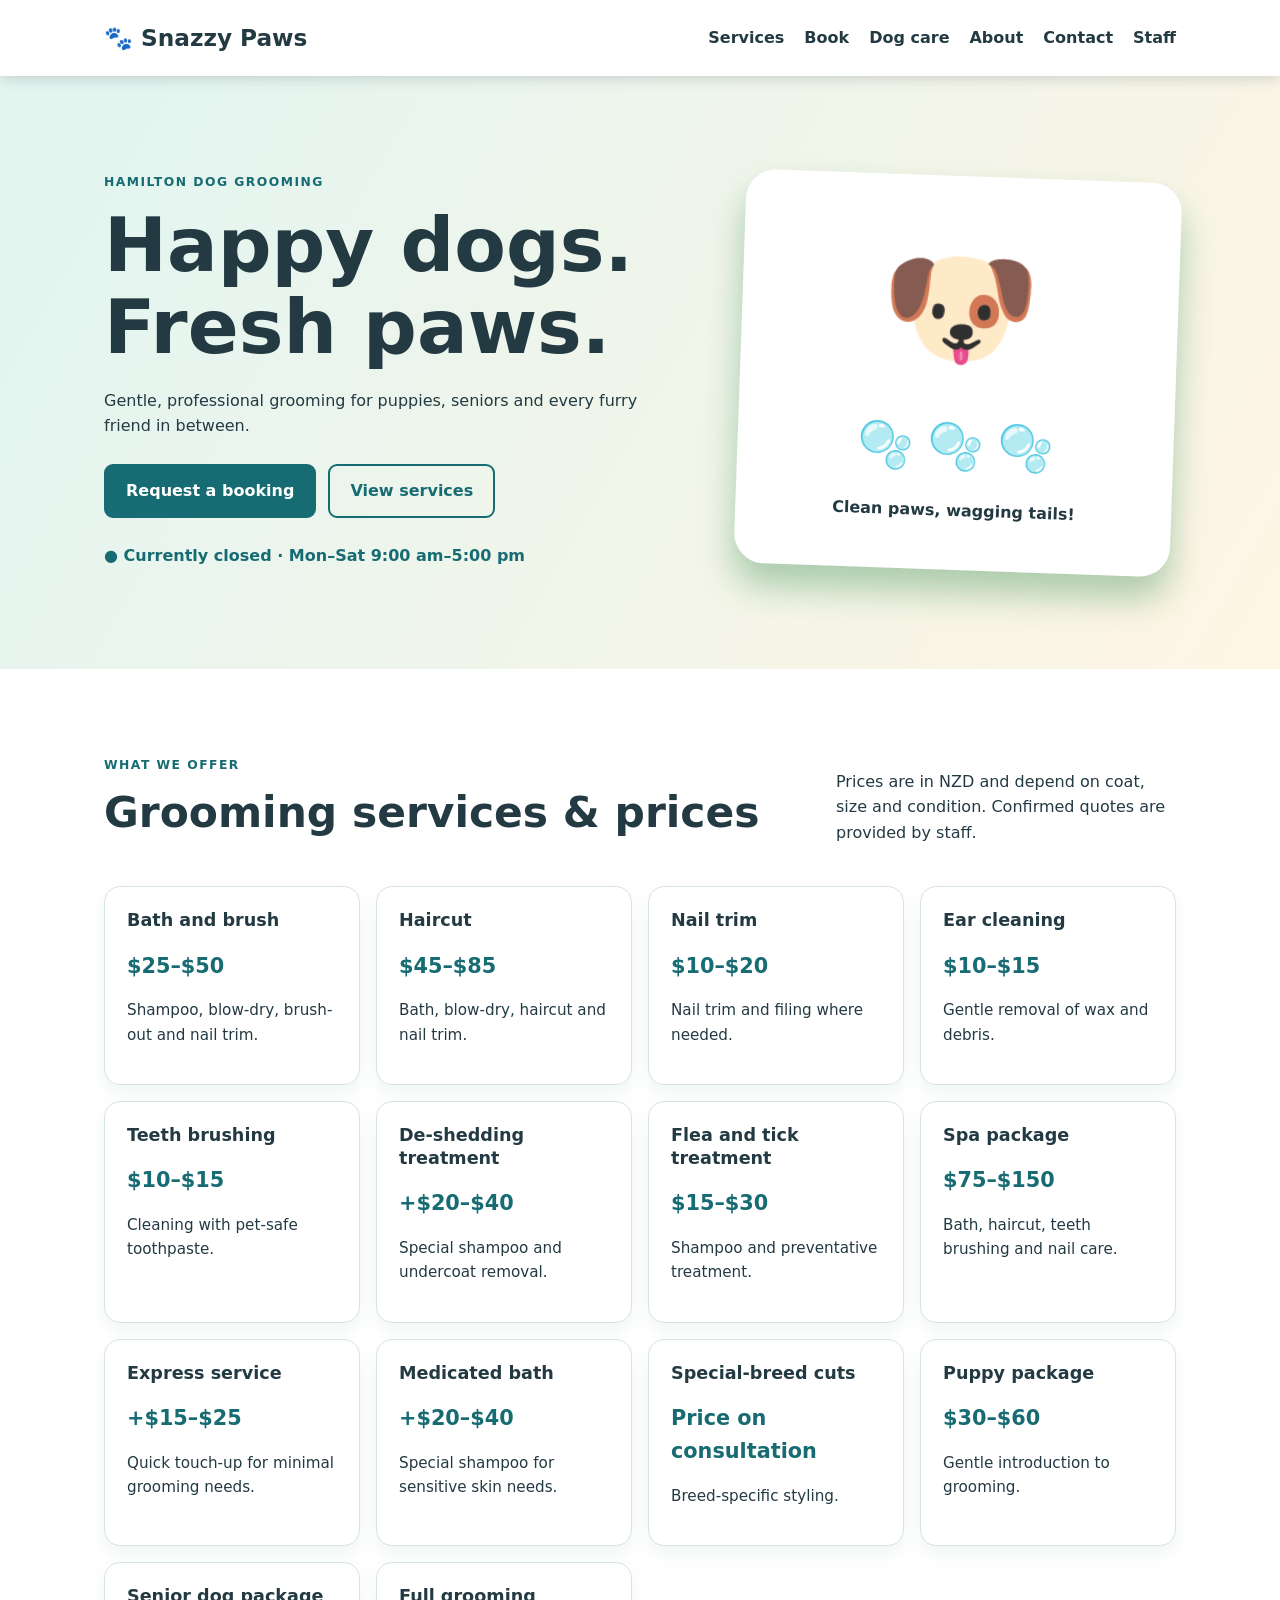
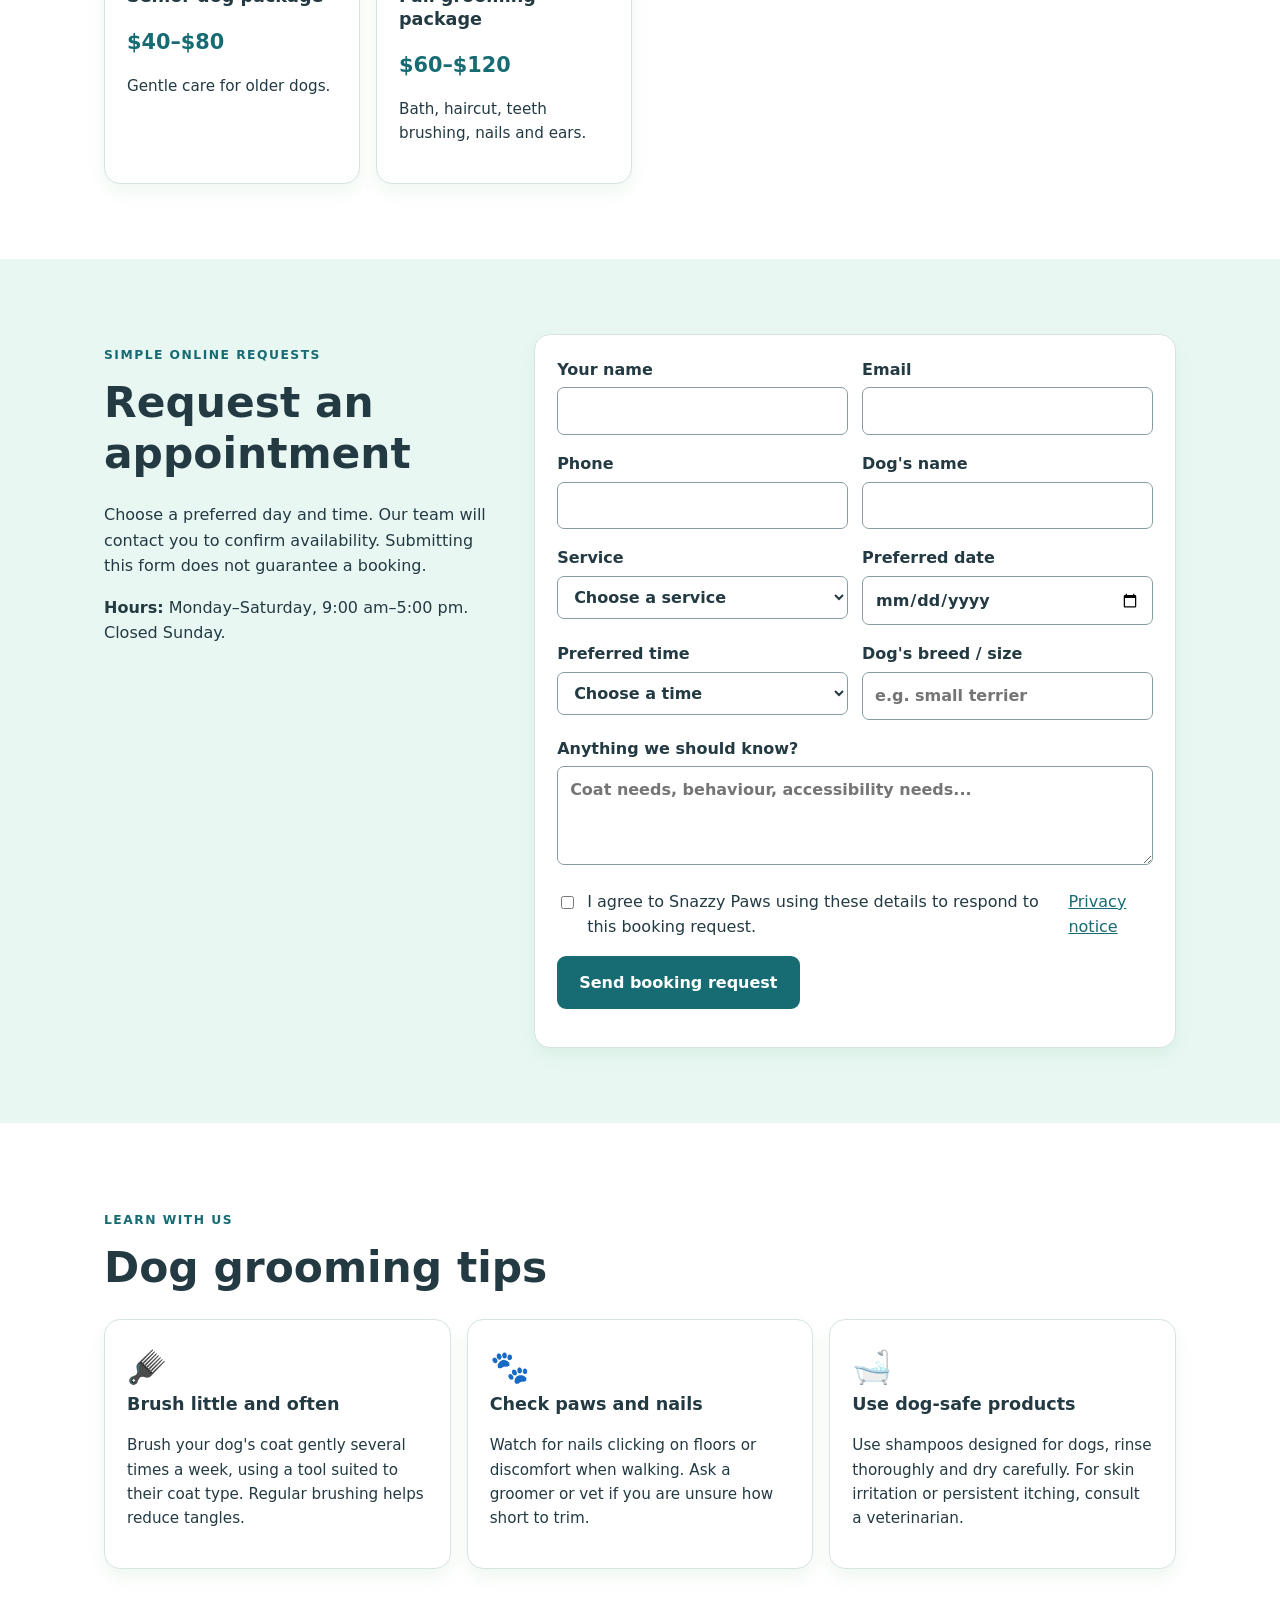
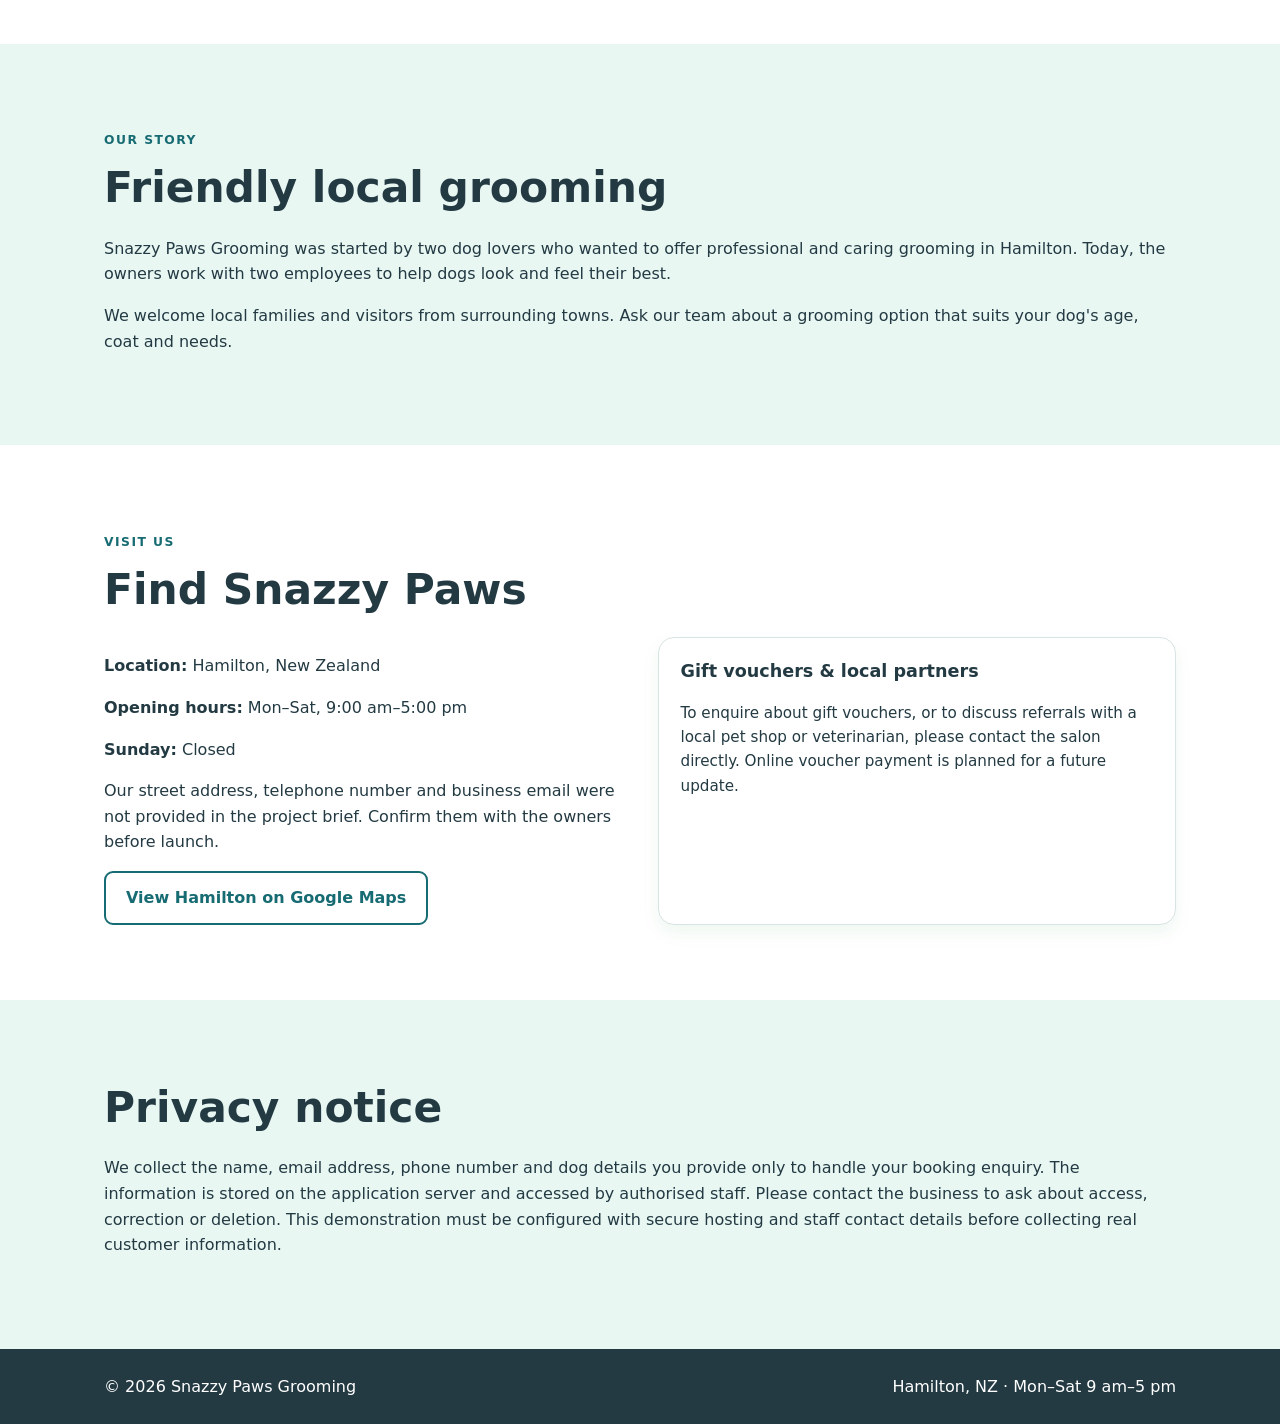
==== index.html @ 4cf9c101 "Add files via upload" ====
<!doctype html>
<html lang="en-NZ"><head><meta charset="UTF-8"><meta name="viewport" content="width=device-width, initial-scale=1"><meta name="description" content="Snazzy Paws Grooming in Hamilton: friendly dog grooming, pricing, dog care advice, and online appointment requests."><title>Snazzy Paws Grooming | Hamilton</title><link rel="stylesheet" href="styles.css"></head>
<body><a class="skip" href="#main">Skip to content</a><header><div class="nav wrap"><a class="brand" href="#home" aria-label="Snazzy Paws home">🐾 Snazzy Paws</a><button id="menu-toggle" aria-expanded="false" aria-controls="navlinks">Menu ☰</button><nav id="navlinks" aria-label="Main navigation"><a href="#services">Services</a><a href="#booking">Book</a><a href="#care">Dog care</a><a href="#about">About</a><a href="#contact">Contact</a><a href="staff.html">Staff</a></nav></div></header>
<main id="main"><section class="hero" id="home"><div class="wrap hero-grid"><div><p class="eyebrow">Hamilton dog grooming</p><h1>Happy dogs.<br>Fresh paws.</h1><p>Gentle, professional grooming for puppies, seniors and every furry friend in between.</p><div class="actions"><a class="btn" href="#booking">Request a booking</a><a class="btn secondary" href="#services">View services</a></div><p id="open-status" class="status" aria-live="polite"></p></div><div class="hero-art" role="img" aria-label="Illustration of a happy dog having a bubble bath"><div class="dog">🐶</div><div class="bubbles">🫧 🫧 🫧</div><p>Clean paws, wagging tails!</p></div></div></section>
<section class="section wrap" id="services"><div class="section-top"><div><p class="eyebrow">What we offer</p><h2>Grooming services & prices</h2></div><p>Prices are in NZD and depend on coat, size and condition. Confirmed quotes are provided by staff.</p></div><div class="cards" id="service-cards"></div></section>
<section class="section soft" id="booking"><div class="wrap booking-grid"><div><p class="eyebrow">Simple online requests</p><h2>Request an appointment</h2><p>Choose a preferred day and time. Our team will contact you to confirm availability. Submitting this form does not guarantee a booking.</p><p><strong>Hours:</strong> Monday–Saturday, 9:00 am–5:00 pm. Closed Sunday.</p></div><form id="booking-form" class="panel"><div class="two"><label>Your name <input required name="name" maxlength="80" autocomplete="name"></label><label>Email <input required type="email" name="email" maxlength="120" autocomplete="email"></label></div><div class="two"><label>Phone <input required type="tel" name="phone" maxlength="30" autocomplete="tel"></label><label>Dog's name <input required name="dog" maxlength="60"></label></div><div class="two"><label>Service <select required name="service" id="service-select"><option value="">Choose a service</option></select></label><label>Preferred date <input required type="date" name="date" id="date"></label></div><div class="two"><label>Preferred time <select required name="time"><option value="">Choose a time</option><option>09:00</option><option>10:00</option><option>11:00</option><option>12:00</option><option>13:00</option><option>14:00</option><option>15:00</option><option>16:00</option></select></label><label>Dog's breed / size <input name="breed" maxlength="80" placeholder="e.g. small terrier"></label></div><label>Anything we should know? <textarea name="notes" maxlength="500" rows="3" placeholder="Coat needs, behaviour, accessibility needs..."></textarea></label><label class="consent"><input type="checkbox" required name="consent"> I agree to Snazzy Paws using these details to respond to this booking request. <a href="#privacy">Privacy notice</a></label><button class="btn" type="submit">Send booking request</button><p id="form-message" role="status" aria-live="polite"></p></form></div></section>
<section class="section wrap" id="care"><p class="eyebrow">Learn with us</p><h2>Dog grooming tips</h2><div class="cards three"><article class="card"><span class="emoji">🪮</span><h3>Brush little and often</h3><p>Brush your dog's coat gently several times a week, using a tool suited to their coat type. Regular brushing helps reduce tangles.</p></article><article class="card"><span class="emoji">🐾</span><h3>Check paws and nails</h3><p>Watch for nails clicking on floors or discomfort when walking. Ask a groomer or vet if you are unsure how short to trim.</p></article><article class="card"><span class="emoji">🛁</span><h3>Use dog-safe products</h3><p>Use shampoos designed for dogs, rinse thoroughly and dry carefully. For skin irritation or persistent itching, consult a veterinarian.</p></article></div></section>
<section class="section soft" id="about"><div class="wrap"><p class="eyebrow">Our story</p><h2>Friendly local grooming</h2><p>Snazzy Paws Grooming was started by two dog lovers who wanted to offer professional and caring grooming in Hamilton. Today, the owners work with two employees to help dogs look and feel their best.</p><p>We welcome local families and visitors from surrounding towns. Ask our team about a grooming option that suits your dog's age, coat and needs.</p></div></section>
<section class="section wrap" id="contact"><p class="eyebrow">Visit us</p><h2>Find Snazzy Paws</h2><div class="contact-grid"><div><p><strong>Location:</strong> Hamilton, New Zealand</p><p><strong>Opening hours:</strong> Mon–Sat, 9:00 am–5:00 pm</p><p><strong>Sunday:</strong> Closed</p><p>Our street address, telephone number and business email were not provided in the project brief. Confirm them with the owners before launch.</p><a class="btn secondary" href="https://www.google.com/maps/search/?api=1&query=Hamilton+New+Zealand" target="_blank" rel="noopener noreferrer">View Hamilton on Google Maps</a></div><div class="card"><h3>Gift vouchers & local partners</h3><p>To enquire about gift vouchers, or to discuss referrals with a local pet shop or veterinarian, please contact the salon directly. Online voucher payment is planned for a future update.</p></div></div></section>
<section class="section soft" id="privacy"><div class="wrap"><h2>Privacy notice</h2><p>We collect the name, email address, phone number and dog details you provide only to handle your booking enquiry. The information is stored on the application server and accessed by authorised staff. Please contact the business to ask about access, correction or deletion. This demonstration must be configured with secure hosting and staff contact details before collecting real customer information.</p></div></section></main><footer><div class="wrap footer-flex"><span>© <span id="year"></span> Snazzy Paws Grooming</span><span>Hamilton, NZ · Mon–Sat 9 am–5 pm</span></div></footer><script src="app.js" defer></script></body></html>
---- styles.css ----
:root{--ink:#233a43;--teal:#176b72;--light:#e9f7f3;--sand:#fff8ec;--line:#d8e3e3;--white:#fff}*{box-sizing:border-box}html{scroll-behavior:smooth}body{margin:0;color:var(--ink);font:16px/1.6 system-ui,-apple-system,'Segoe UI',sans-serif;background:#fff}a{color:var(--teal)}.wrap{max-width:1120px;margin:auto;padding:0 24px}.skip{position:absolute;left:-999px;top:5px;background:#fff;padding:8px}.skip:focus{left:12px;z-index:100}header{position:sticky;top:0;background:#fff;box-shadow:0 1px 14px #1233;z-index:10}.nav{min-height:76px;display:flex;align-items:center;justify-content:space-between;gap:12px}.brand{font-size:1.45rem;font-weight:800;color:var(--ink);text-decoration:none}nav{display:flex;gap:20px}nav a{font-weight:650;text-decoration:none;color:var(--ink)}nav a:hover,nav a:focus{color:var(--teal);text-decoration:underline}#menu-toggle{display:none}.hero{padding:85px 0;background:linear-gradient(120deg,#e4f5f0 10%,#fff5e4 100%)}.hero-grid{display:grid;grid-template-columns:1.15fr .85fr;gap:45px;align-items:center}.eyebrow{font-weight:800;letter-spacing:.12em;text-transform:uppercase;color:var(--teal);font-size:.77rem}h1{font-size:clamp(2.6rem,6vw,4.7rem);line-height:1.08;margin:12px 0 20px}h2{font-size:clamp(1.8rem,4vw,2.65rem);line-height:1.2;margin:8px 0 22px}h3{line-height:1.3;margin-top:0}.hero p{max-width:540px}.actions{display:flex;gap:12px;flex-wrap:wrap;margin:25px 0}.btn{display:inline-block;border:2px solid var(--teal);background:var(--teal);color:#fff;padding:12px 20px;border-radius:9px;text-decoration:none;font:inherit;font-weight:700;cursor:pointer}.btn:hover,.btn:focus{filter:brightness(.9)}.btn.secondary{background:transparent;color:var(--teal)}.hero-art{background:#fff;border-radius:30px;padding:30px;text-align:center;box-shadow:0 22px 35px #1735;transform:rotate(2deg)}.dog{font-size:8rem}.bubbles{font-size:2.8rem}.hero-art p{font-weight:700}.section{padding-top:75px;padding-bottom:75px}.soft{background:var(--light)}.section-top{display:flex;justify-content:space-between;align-items:end;gap:25px}.section-top>p{max-width:340px}.cards{display:grid;grid-template-columns:repeat(4,minmax(0,1fr));gap:16px;margin-top:25px}.cards.three{grid-template-columns:repeat(3,minmax(0,1fr))}.card,.panel{background:#fff;border:1px solid var(--line);border-radius:16px;padding:22px;box-shadow:0 8px 18px #1831}.card h3{font-size:1.1rem}.price{font-size:1.3rem;font-weight:800;color:var(--teal);margin-bottom:8px}.card p{font-size:.95rem}.emoji{font-size:2rem}.booking-grid{display:grid;grid-template-columns:.75fr 1.25fr;gap:45px;align-items:start}.two{display:grid;grid-template-columns:1fr 1fr;gap:14px}label{display:block;font-weight:650;margin:0 0 16px}input,select,textarea{width:100%;border:1px solid #889da2;border-radius:7px;padding:10px 12px;font:inherit;background:#fff;color:var(--ink);margin-top:5px}input:focus,select:focus,textarea:focus{outline:3px solid #acd9ce}.consent{font-weight:400;display:flex;align-items:start;gap:10px}.consent input{width:auto;margin-top:7px}.status{font-weight:750;color:var(--teal)}.contact-grid{display:grid;grid-template-columns:1fr 1fr;gap:35px}footer{padding:25px 0;background:var(--ink);color:#fff}.footer-flex{display:flex;justify-content:space-between;gap:10px}#form-message:not(:empty){margin-top:15px;font-weight:700}.staff-area{max-width:850px;margin:45px auto;min-height:65vh}.staff-area .panel{margin-top:20px}.roster{width:100%;border-collapse:collapse}.roster th,.roster td{text-align:left;padding:12px;border-bottom:1px solid var(--line)}@media(max-width:900px){.cards{grid-template-columns:repeat(2,1fr)}.booking-grid{grid-template-columns:1fr}.section-top{display:block}}@media(max-width:620px){#menu-toggle{display:block;background:#fff;border:1px solid #a4b7b7;padding:8px;border-radius:6px;font:inherit}nav{display:none;position:absolute;left:0;right:0;top:76px;background:#fff;padding:20px 24px;box-shadow:0 9px 15px #0002;flex-direction:column}nav.show{display:flex}.hero{padding:55px 0}.hero-grid,.contact-grid,.two{grid-template-columns:1fr}.hero-art{display:none}.cards,.cards.three{grid-template-columns:1fr}.section{padding-top:50px;padding-bottom:50px}.footer-flex{flex-direction:column}}
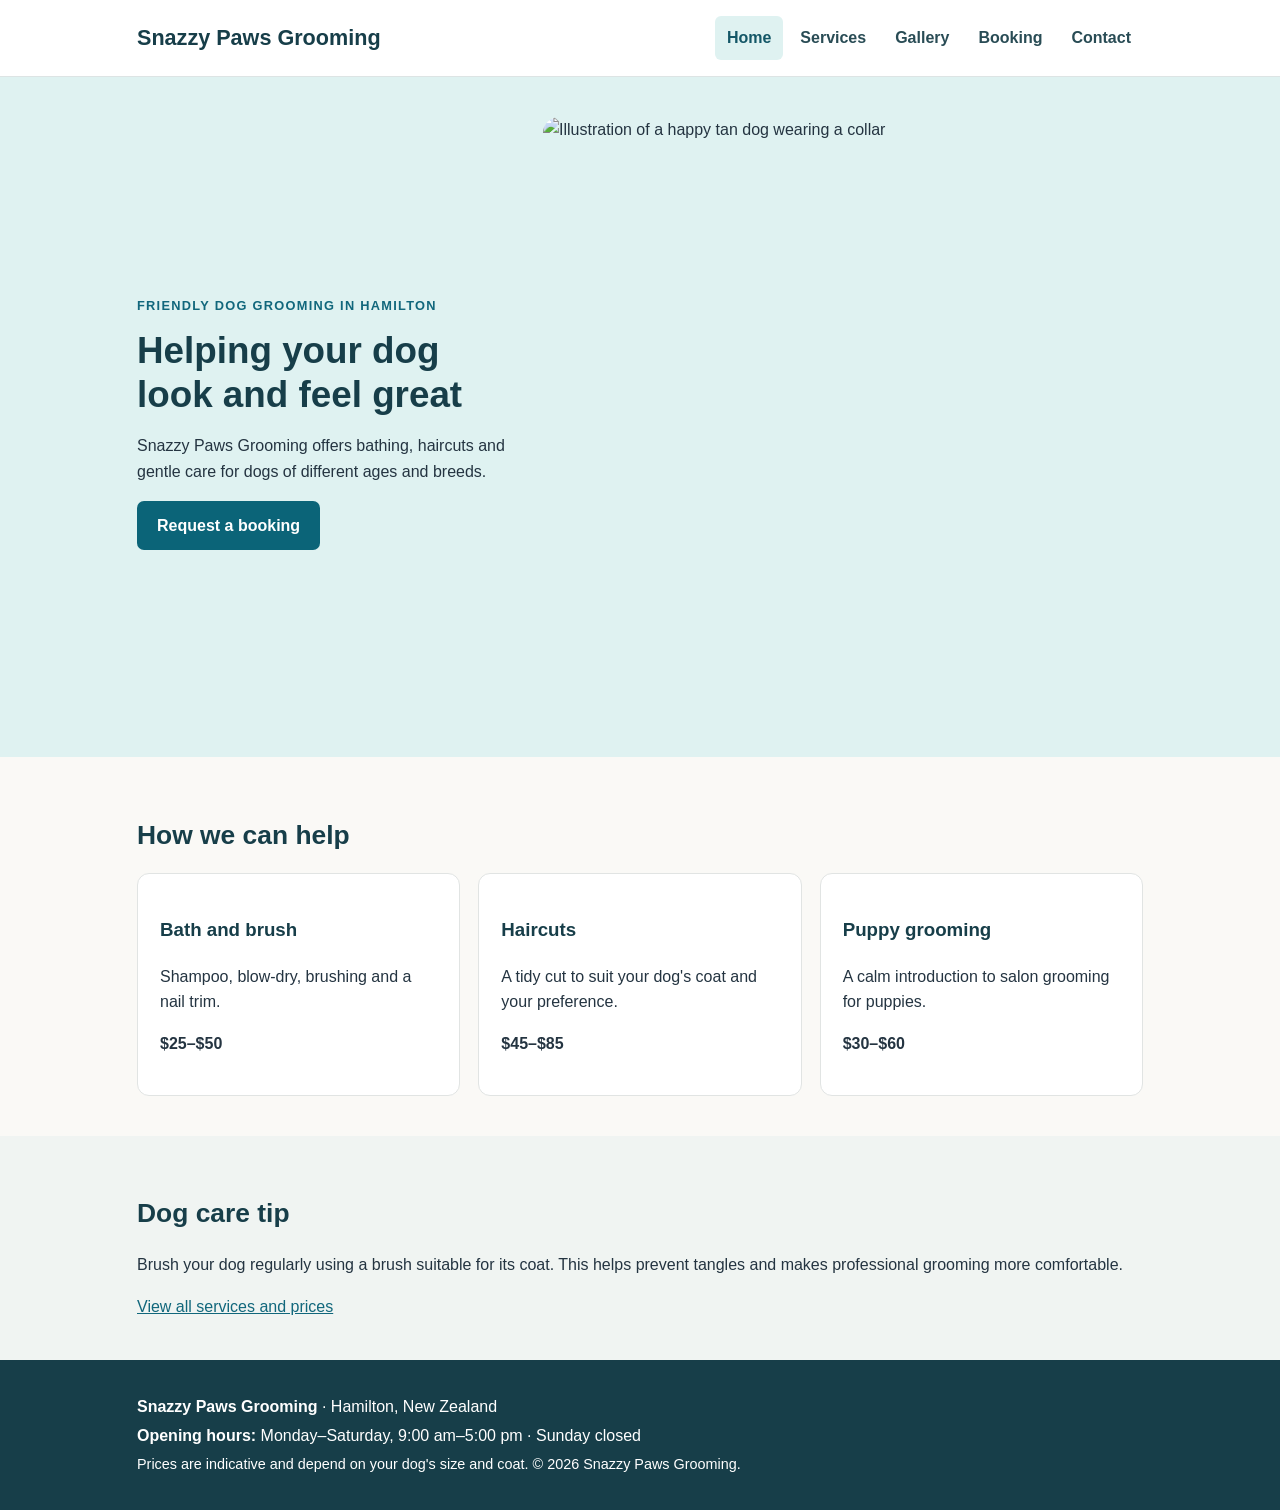
==== commit 2d2e1646: "Add files via upload" ====
--- a/index.html
+++ b/index.html
@@ -1,10 +1,48 @@
 <!doctype html>
-<html lang="en-NZ"><head><meta charset="UTF-8"><meta name="viewport" content="width=device-width, initial-scale=1"><meta name="description" content="Snazzy Paws Grooming in Hamilton: friendly dog grooming, pricing, dog care advice, and online appointment requests."><title>Snazzy Paws Grooming | Hamilton</title><link rel="stylesheet" href="styles.css"></head>
-<body><a class="skip" href="#main">Skip to content</a><header><div class="nav wrap"><a class="brand" href="#home" aria-label="Snazzy Paws home">🐾 Snazzy Paws</a><button id="menu-toggle" aria-expanded="false" aria-controls="navlinks">Menu ☰</button><nav id="navlinks" aria-label="Main navigation"><a href="#services">Services</a><a href="#booking">Book</a><a href="#care">Dog care</a><a href="#about">About</a><a href="#contact">Contact</a><a href="staff.html">Staff</a></nav></div></header>
-<main id="main"><section class="hero" id="home"><div class="wrap hero-grid"><div><p class="eyebrow">Hamilton dog grooming</p><h1>Happy dogs.<br>Fresh paws.</h1><p>Gentle, professional grooming for puppies, seniors and every furry friend in between.</p><div class="actions"><a class="btn" href="#booking">Request a booking</a><a class="btn secondary" href="#services">View services</a></div><p id="open-status" class="status" aria-live="polite"></p></div><div class="hero-art" role="img" aria-label="Illustration of a happy dog having a bubble bath"><div class="dog">🐶</div><div class="bubbles">🫧 🫧 🫧</div><p>Clean paws, wagging tails!</p></div></div></section>
-<section class="section wrap" id="services"><div class="section-top"><div><p class="eyebrow">What we offer</p><h2>Grooming services & prices</h2></div><p>Prices are in NZD and depend on coat, size and condition. Confirmed quotes are provided by staff.</p></div><div class="cards" id="service-cards"></div></section>
-<section class="section soft" id="booking"><div class="wrap booking-grid"><div><p class="eyebrow">Simple online requests</p><h2>Request an appointment</h2><p>Choose a preferred day and time. Our team will contact you to confirm availability. Submitting this form does not guarantee a booking.</p><p><strong>Hours:</strong> Monday–Saturday, 9:00 am–5:00 pm. Closed Sunday.</p></div><form id="booking-form" class="panel"><div class="two"><label>Your name <input required name="name" maxlength="80" autocomplete="name"></label><label>Email <input required type="email" name="email" maxlength="120" autocomplete="email"></label></div><div class="two"><label>Phone <input required type="tel" name="phone" maxlength="30" autocomplete="tel"></label><label>Dog's name <input required name="dog" maxlength="60"></label></div><div class="two"><label>Service <select required name="service" id="service-select"><option value="">Choose a service</option></select></label><label>Preferred date <input required type="date" name="date" id="date"></label></div><div class="two"><label>Preferred time <select required name="time"><option value="">Choose a time</option><option>09:00</option><option>10:00</option><option>11:00</option><option>12:00</option><option>13:00</option><option>14:00</option><option>15:00</option><option>16:00</option></select></label><label>Dog's breed / size <input name="breed" maxlength="80" placeholder="e.g. small terrier"></label></div><label>Anything we should know? <textarea name="notes" maxlength="500" rows="3" placeholder="Coat needs, behaviour, accessibility needs..."></textarea></label><label class="consent"><input type="checkbox" required name="consent"> I agree to Snazzy Paws using these details to respond to this booking request. <a href="#privacy">Privacy notice</a></label><button class="btn" type="submit">Send booking request</button><p id="form-message" role="status" aria-live="polite"></p></form></div></section>
-<section class="section wrap" id="care"><p class="eyebrow">Learn with us</p><h2>Dog grooming tips</h2><div class="cards three"><article class="card"><span class="emoji">🪮</span><h3>Brush little and often</h3><p>Brush your dog's coat gently several times a week, using a tool suited to their coat type. Regular brushing helps reduce tangles.</p></article><article class="card"><span class="emoji">🐾</span><h3>Check paws and nails</h3><p>Watch for nails clicking on floors or discomfort when walking. Ask a groomer or vet if you are unsure how short to trim.</p></article><article class="card"><span class="emoji">🛁</span><h3>Use dog-safe products</h3><p>Use shampoos designed for dogs, rinse thoroughly and dry carefully. For skin irritation or persistent itching, consult a veterinarian.</p></article></div></section>
-<section class="section soft" id="about"><div class="wrap"><p class="eyebrow">Our story</p><h2>Friendly local grooming</h2><p>Snazzy Paws Grooming was started by two dog lovers who wanted to offer professional and caring grooming in Hamilton. Today, the owners work with two employees to help dogs look and feel their best.</p><p>We welcome local families and visitors from surrounding towns. Ask our team about a grooming option that suits your dog's age, coat and needs.</p></div></section>
-<section class="section wrap" id="contact"><p class="eyebrow">Visit us</p><h2>Find Snazzy Paws</h2><div class="contact-grid"><div><p><strong>Location:</strong> Hamilton, New Zealand</p><p><strong>Opening hours:</strong> Mon–Sat, 9:00 am–5:00 pm</p><p><strong>Sunday:</strong> Closed</p><p>Our street address, telephone number and business email were not provided in the project brief. Confirm them with the owners before launch.</p><a class="btn secondary" href="https://www.google.com/maps/search/?api=1&query=Hamilton+New+Zealand" target="_blank" rel="noopener noreferrer">View Hamilton on Google Maps</a></div><div class="card"><h3>Gift vouchers & local partners</h3><p>To enquire about gift vouchers, or to discuss referrals with a local pet shop or veterinarian, please contact the salon directly. Online voucher payment is planned for a future update.</p></div></div></section>
-<section class="section soft" id="privacy"><div class="wrap"><h2>Privacy notice</h2><p>We collect the name, email address, phone number and dog details you provide only to handle your booking enquiry. The information is stored on the application server and accessed by authorised staff. Please contact the business to ask about access, correction or deletion. This demonstration must be configured with secure hosting and staff contact details before collecting real customer information.</p></div></section></main><footer><div class="wrap footer-flex"><span>© <span id="year"></span> Snazzy Paws Grooming</span><span>Hamilton, NZ · Mon–Sat 9 am–5 pm</span></div></footer><script src="app.js" defer></script></body></html>
+<html lang="en-NZ">
+<head>
+  <meta charset="utf-8">
+  <meta name="viewport" content="width=device-width, initial-scale=1">
+  <meta name="description" content="Snazzy Paws Grooming in Hamilton offers caring dog grooming services.">
+  <title>Home | Snazzy Paws Grooming</title>
+  <link rel="stylesheet" href="styles.min.css">
+</head>
+<body>
+  <a class="skip" href="#main">Skip to main content</a>
+  <header class="site-header">
+    <div class="wrap nav-wrap">
+      <a class="brand" href="index.html">Snazzy Paws Grooming</a>
+      <nav class="nav-links" aria-label="Main navigation">
+        <a href="index.html" aria-current="page">Home</a><a href="services.html">Services</a><a href="gallery.html">Gallery</a><a href="booking.html">Booking</a><a href="contact.html">Contact</a>
+      </nav>
+    </div>
+  </header>
+  <main id="main">
+    <section class="hero">
+      <div class="wrap hero-grid">
+        <div>
+          <p class="eyebrow">Friendly dog grooming in Hamilton</p>
+          <h1>Helping your dog look and feel great</h1>
+          <p>Snazzy Paws Grooming offers bathing, haircuts and gentle care for dogs of different ages and breeds.</p>
+          <a class="button" href="booking.html">Request a booking</a>
+        </div>
+        <img src="images/dog-01.svg" alt="Illustration of a happy tan dog wearing a collar" width="600" height="600">
+      </div>
+    </section>
+    <section><div class="wrap"><h2>How we can help</h2>
+      <div class="cards">
+        <article class="card"><h3>Bath and brush</h3><p>Shampoo, blow-dry, brushing and a nail trim.</p><p><strong>$25–$50</strong></p></article>
+        <article class="card"><h3>Haircuts</h3><p>A tidy cut to suit your dog's coat and your preference.</p><p><strong>$45–$85</strong></p></article>
+        <article class="card"><h3>Puppy grooming</h3><p>A calm introduction to salon grooming for puppies.</p><p><strong>$30–$60</strong></p></article>
+      </div></div></section>
+    <section class="subtle"><div class="wrap"><h2>Dog care tip</h2><p>Brush your dog regularly using a brush suitable for its coat. This helps prevent tangles and makes professional grooming more comfortable.</p><a href="services.html">View all services and prices</a></div></section>
+  </main>
+  <footer class="site-footer">
+    <div class="wrap">
+      <p><strong>Snazzy Paws Grooming</strong> · Hamilton, New Zealand</p>
+      <p><strong>Opening hours:</strong> Monday–Saturday, 9:00 am–5:00 pm · Sunday closed</p>
+      <p class="small">Prices are indicative and depend on your dog's size and coat. &copy; 2026 Snazzy Paws Grooming.</p>
+    </div>
+  </footer>
+</body>
+</html>
--- a/styles.min.css
+++ b/styles.min.css
@@ -0,0 +1 @@
+*{box-sizing:border-box}html{scroll-behavior:smooth}body{margin:0;font-family:Arial,Helvetica,sans-serif;color:#243441;background:#faf9f6;line-height:1.6}a{color:#11677c}a:hover{text-decoration:underline}a:focus-visible,button:focus-visible,input:focus-visible,textarea:focus-visible{outline:3px solid #ff9d5c;outline-offset:3px}.skip{position:absolute;left:-9999px;background:#fff;padding:12px;z-index:9}.skip:focus{left:12px;top:12px}.site-header{background:#fff;border-bottom:1px solid #dde4e4}.wrap{max-width:1050px;margin:auto;padding:0 22px}.nav-wrap{display:flex;justify-content:space-between;align-items:center;gap:15px;flex-wrap:wrap;padding-top:16px;padding-bottom:16px}.brand{font-weight:800;font-size:1.35rem;color:#173e49;text-decoration:none}.nav-links{display:flex;gap:5px;flex-wrap:wrap}.nav-links a{padding:9px 12px;border-radius:6px;text-decoration:none;font-weight:600;color:#294c55}.nav-links a:hover,.nav-links a[aria-current=page]{background:#dff2f1;color:#145767}main{min-height:60vh}section{padding:40px 0}.hero{background:#dff2f1}.hero-grid{display:grid;grid-template-columns:1.1fr 1fr;gap:35px;align-items:center}.hero img{width:100%;border-radius:16px;display:block}.eyebrow{font-size:.8rem;font-weight:700;text-transform:uppercase;letter-spacing:.1em;color:#11677c}h1{font-size:2.3rem;line-height:1.2;margin:10px 0 15px;color:#173e49}h2{font-size:1.65rem;line-height:1.25;color:#173e49}h3{color:#173e49}.button,button{display:inline-block;padding:12px 20px;border:0;border-radius:7px;background:#0b6478;color:#fff;font-size:1rem;font-weight:700;text-decoration:none;cursor:pointer}.button:hover,button:hover{background:#074c5c;color:#fff;text-decoration:none}.cards{display:grid;grid-template-columns:repeat(3,1fr);gap:18px}.card{background:white;padding:22px;border:1px solid #e1e4e3;border-radius:12px}.subtle{background:#f0f4f2}.small{font-size:.9rem}.table-scroll{overflow-x:auto;background:#fff;border-radius:10px;border:1px solid #dce2e1}table{border-collapse:collapse;width:100%;min-width:480px}th,td{padding:12px 14px;text-align:left;border-bottom:1px solid #e4e8e8}th{background:#dff2f1;color:#173e49}tr:last-child td{border-bottom:0}.gallery{display:grid;grid-template-columns:repeat(4,minmax(0,1fr));gap:12px}.gallery figure{margin:0;background:#fff;border:1px solid #e1e6e5;padding:8px;border-radius:9px}.gallery img{display:block;width:100%;aspect-ratio:1/1;object-fit:cover;border-radius:6px}.gallery figcaption{padding:6px 2px 2px;font-size:.85rem}form{max-width:670px;background:#fff;border:1px solid #e0e5e4;padding:24px;border-radius:12px}.field{margin-bottom:15px}label{display:block;font-weight:700;margin-bottom:5px}input,textarea{font:inherit;width:100%;padding:11px;border:1px solid #8f9da2;border-radius:6px;background:white}textarea{min-height:120px;resize:vertical}.hint{font-size:.88rem;color:#485b64}.map{width:100%;height:310px;border:0;border-radius:10px}.contact-grid{display:grid;grid-template-columns:1fr 1fr;gap:25px;align-items:start}.site-footer{background:#173e49;color:#fff;padding:30px 0}.site-footer p{margin:4px 0}.site-footer a{color:#d9f5ff}.notice{padding:12px 15px;border-left:4px solid #0b6478;background:#eaf5f4;margin:20px 0}@media(max-width:760px){.hero-grid,.contact-grid{grid-template-columns:1fr}.cards{grid-template-columns:1fr}.gallery{grid-template-columns:repeat(2,minmax(0,1fr))}h1{font-size:1.8rem}.nav-wrap{align-items:flex-start}.nav-links a{padding:8px}}@media(max-width:420px){.gallery{gap:7px}.wrap{padding:0 14px}section{padding:27px 0}form{padding:16px}.brand{font-size:1.2rem}}
